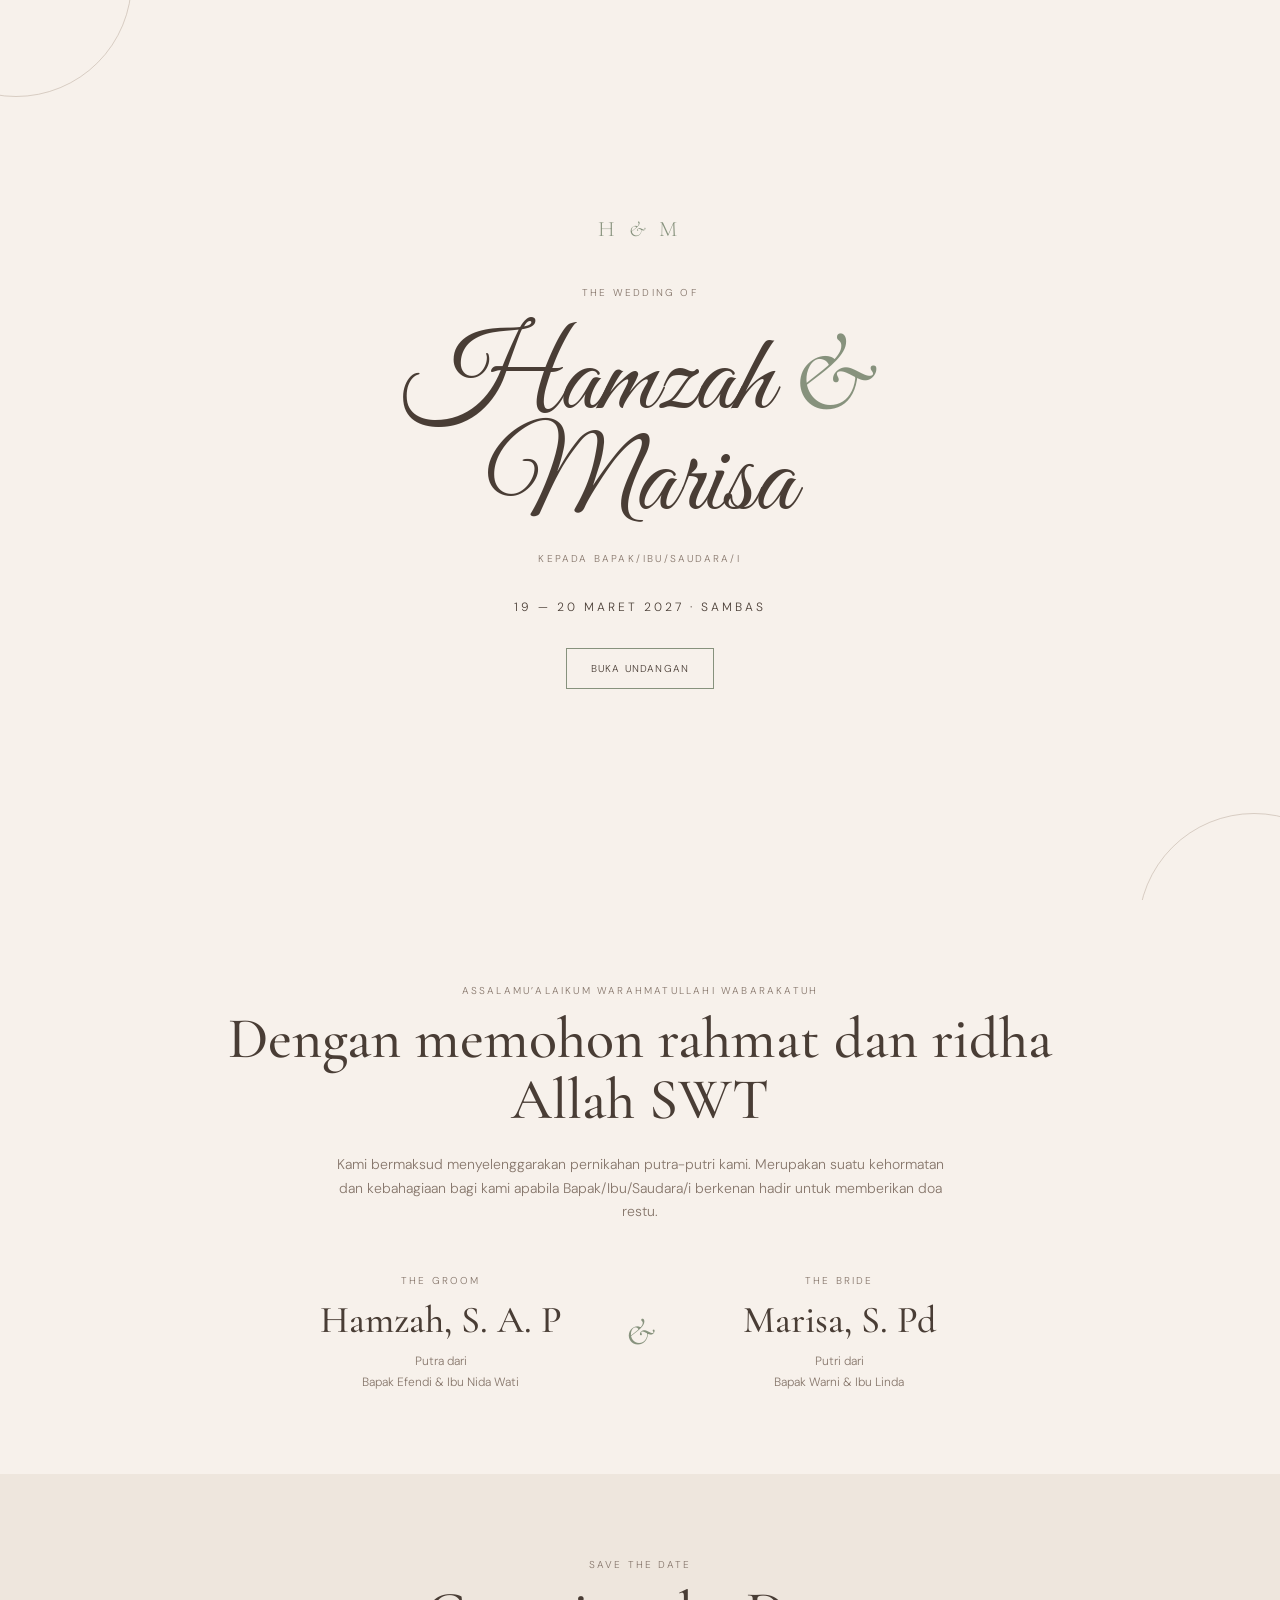
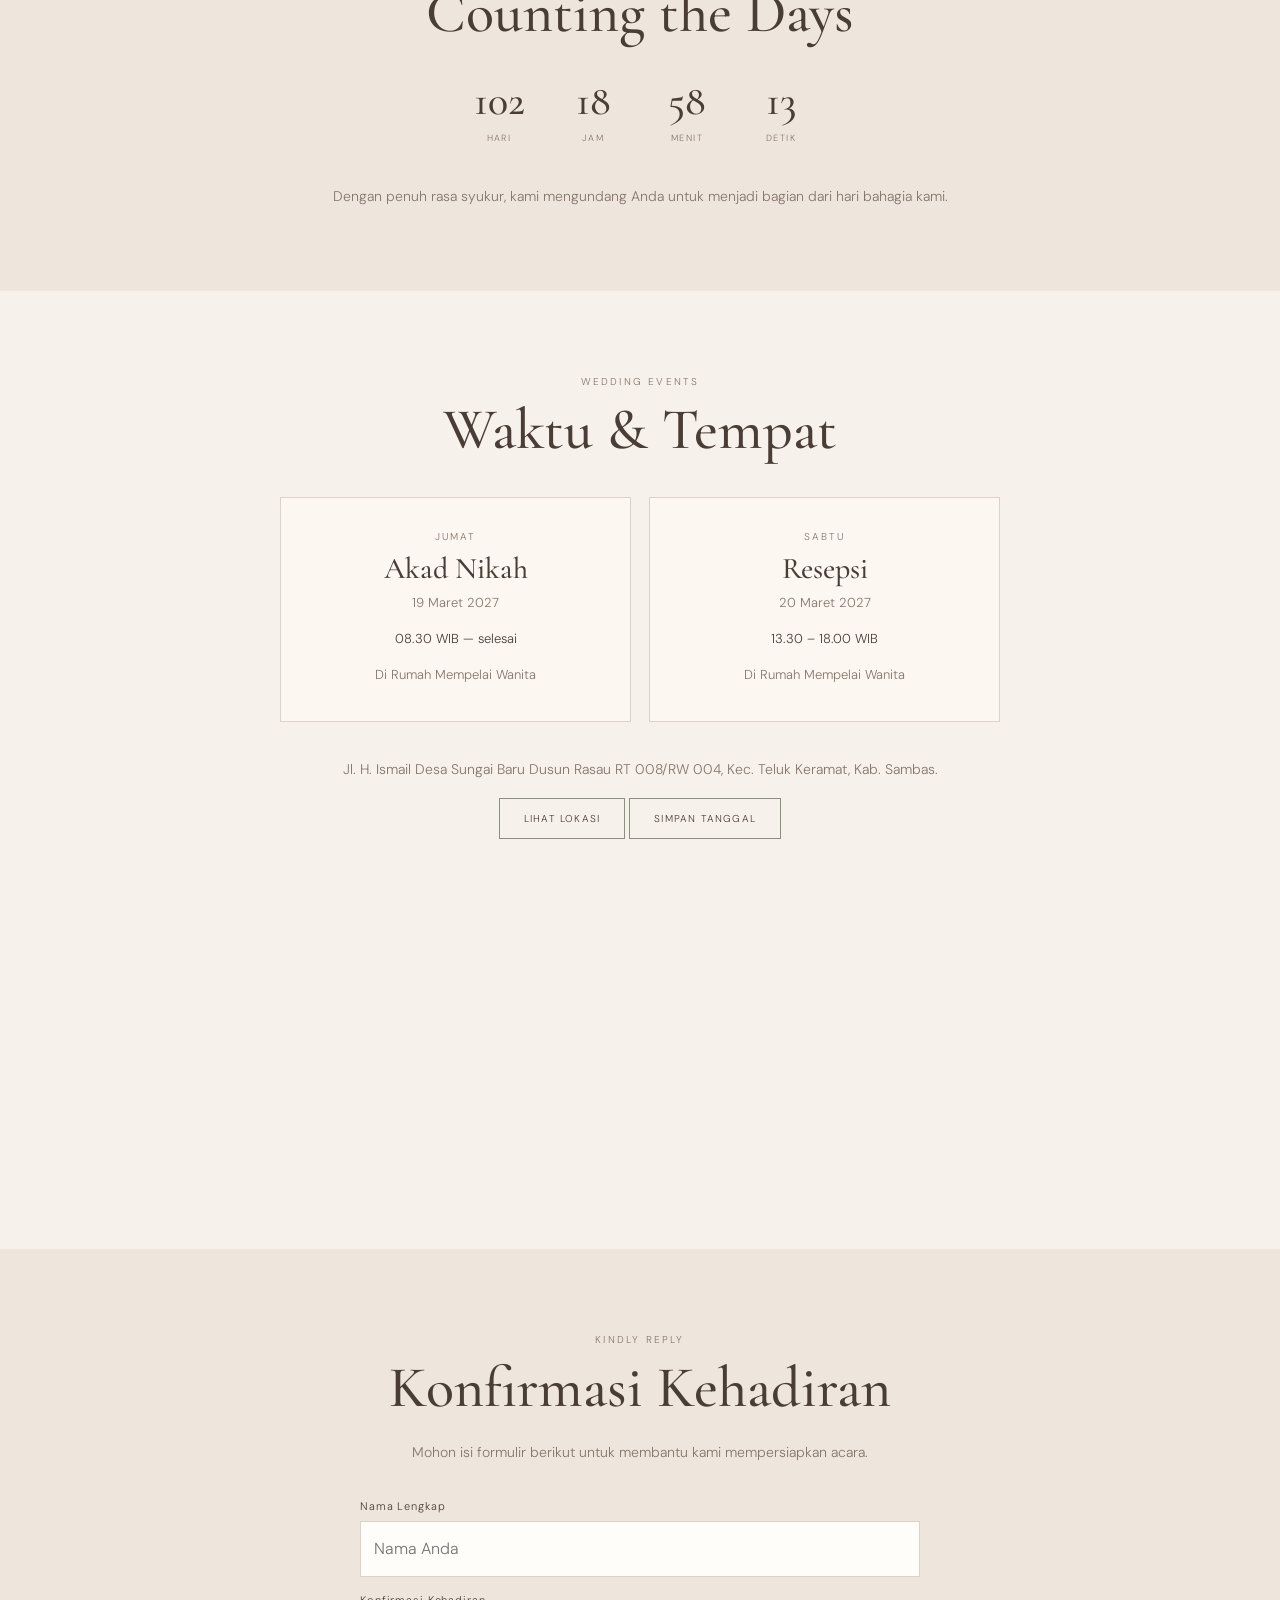
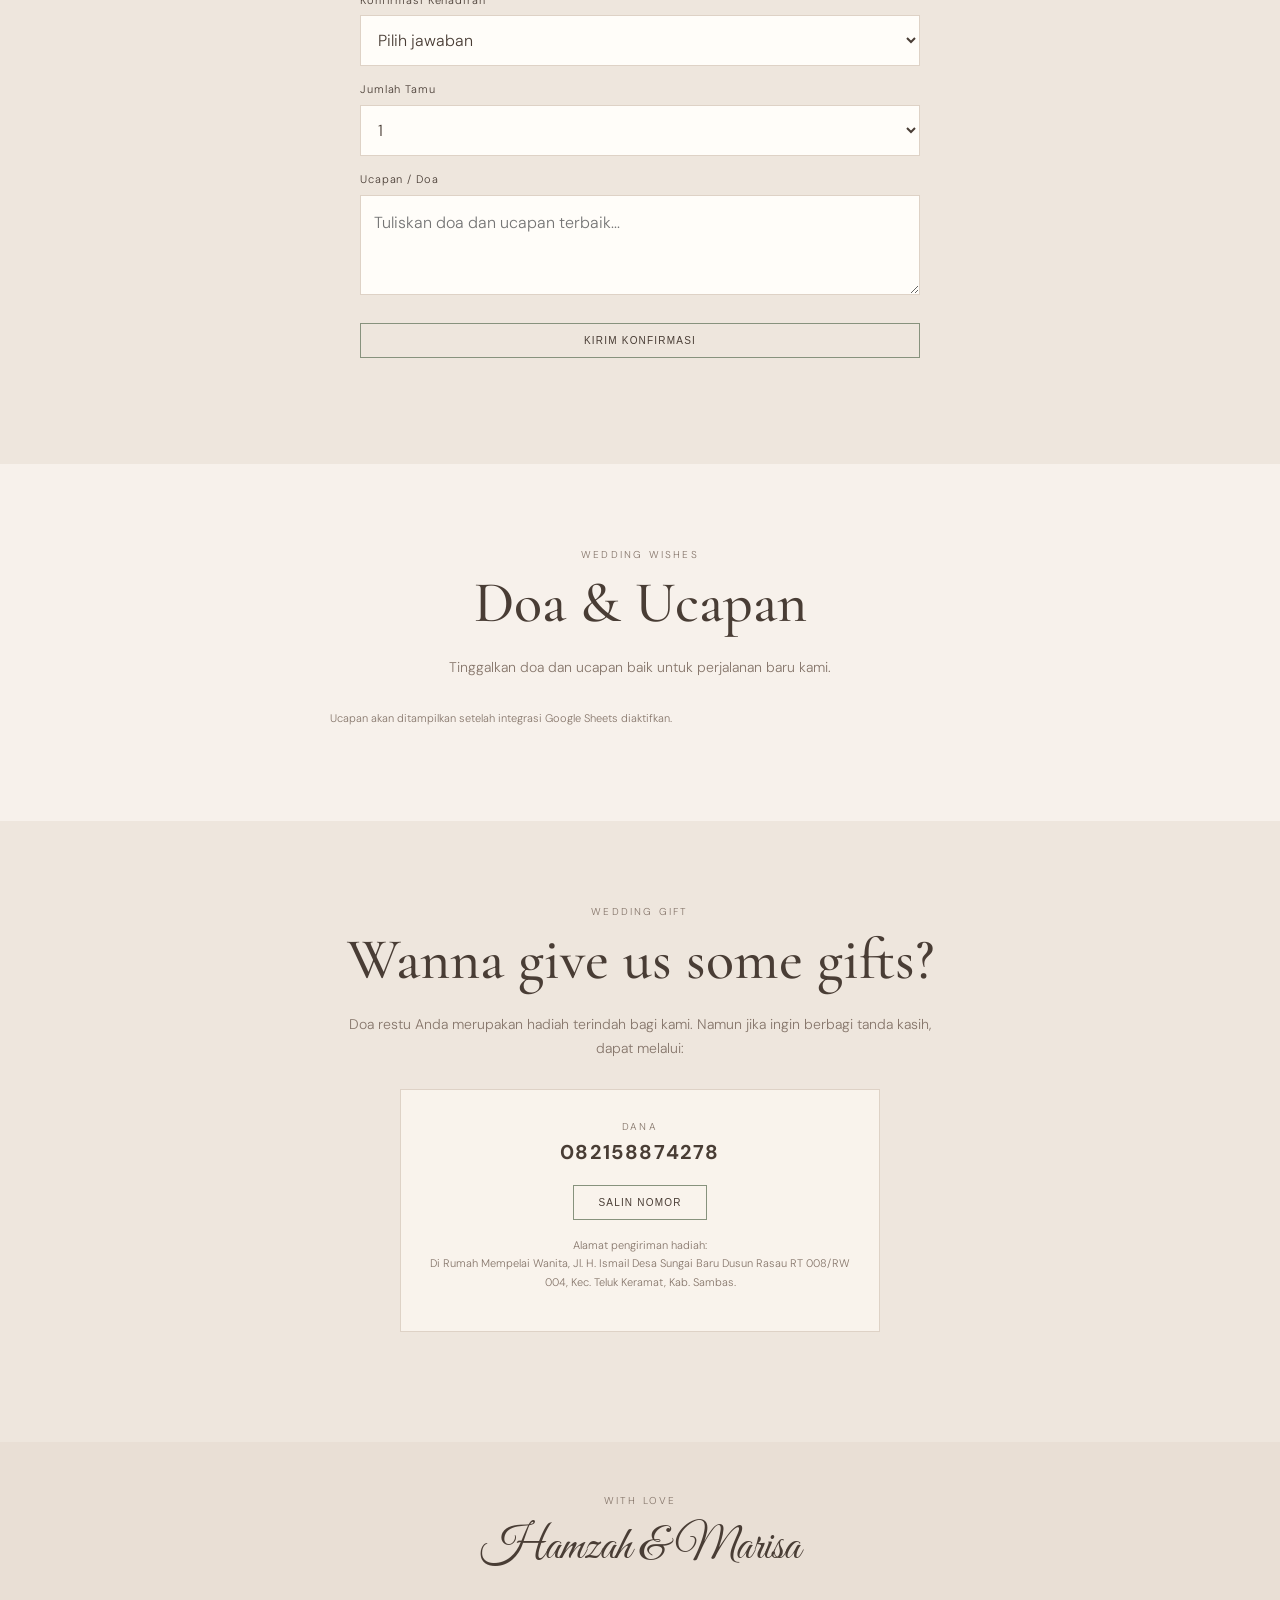
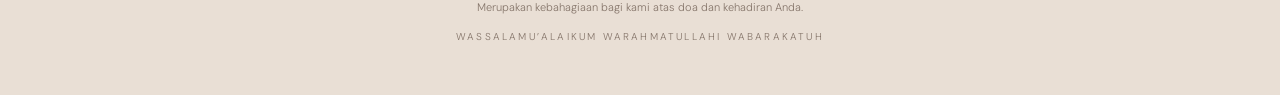
==== index.html @ 70b1fd5f "Add Hamzah and Marisa wedding invitation website" ====
<!doctype html>
<html lang="id">
<head>
<meta charset="utf-8"><meta name="viewport" content="width=device-width,initial-scale=1">
<meta name="theme-color" content="#f7f1eb"><meta name="description" content="Undangan pernikahan Hamzah & Marisa, 19–20 Maret 2027.">
<title>Hamzah & Marisa — Wedding Invitation</title>
<link rel="preconnect" href="https://fonts.googleapis.com"><link rel="preconnect" href="https://fonts.gstatic.com" crossorigin>
<link href="https://fonts.googleapis.com/css2?family=Cormorant+Garamond:wght@400;500;600;700&family=DM+Sans:wght@300;400;500;600&family=Great+Vibes&display=swap" rel="stylesheet">
<style>
:root{--paper:#f7f1eb;--ink:#493d35;--muted:#86766b;--sage:#87927d;--line:#ded2c6;--white:#fffdf9}*{box-sizing:border-box}html{scroll-behavior:smooth}body{margin:0;background:var(--paper);color:var(--ink);font-family:'DM Sans',sans-serif;font-weight:300;line-height:1.7}a{color:inherit}.serif{font-family:'Cormorant Garamond',serif}.script{font-family:'Great Vibes',cursive}.wrap{width:min(100% - 36px,900px);margin:auto}.eyebrow{letter-spacing:.22em;text-transform:uppercase;font-size:10px;color:var(--muted)}.cover{min-height:100svh;display:grid;place-items:center;text-align:center;padding:45px 20px;position:relative;overflow:hidden;background:linear-gradient(#f7f1ebd9,#f7f1ebeb),url('https://images.unsplash.com/photo-1519741497674-611481863552?auto=format&fit=crop&w=1800&q=85') center/cover}.cover:before,.cover:after{content:"";position:absolute;width:230px;height:230px;border:1px solid #b7a89980;border-radius:50%;pointer-events:none}.cover:before{top:-135px;left:-100px}.cover:after{bottom:-145px;right:-90px}.cover-inner{max-width:620px;position:relative}.monogram{font-family:'Cormorant Garamond';font-size:22px;letter-spacing:.2em;color:var(--sage);margin-bottom:35px}.cover h1{font:clamp(64px,13vw,112px)/.9 'Great Vibes',cursive;font-weight:400;margin:22px 0 16px}.amp{color:var(--sage);font-family:'Cormorant Garamond';font-style:italic}.cover .date{letter-spacing:.25em;font-size:12px;margin:30px 0}.btn{display:inline-block;border:1px solid var(--sage);padding:11px 24px;text-decoration:none;letter-spacing:.12em;text-transform:uppercase;font-size:10px;background:transparent;color:var(--ink);cursor:pointer}.btn:hover{background:var(--sage);color:white}.section{padding:82px 0;text-align:center}.section.alt{background:#eee6dd}.section h2{font:500 clamp(38px,7vw,58px)/1.05 'Cormorant Garamond',serif;margin:10px 0 22px}.intro{max-width:620px;margin:auto;color:var(--muted);font-size:14px}.couple{display:grid;grid-template-columns:1fr auto 1fr;gap:24px;align-items:center;max-width:720px;margin:48px auto 0}.person h3{font:500 38px 'Cormorant Garamond';margin:8px 0}.person p{font-size:12px;color:var(--muted);margin:0}.ornament{font:italic 38px 'Cormorant Garamond';color:var(--sage)}.countdown{display:flex;justify-content:center;gap:clamp(12px,4vw,36px);margin:36px 0}.countdown div{min-width:58px}.countdown strong{display:block;font:500 42px 'Cormorant Garamond';line-height:1}.countdown span{font-size:9px;letter-spacing:.16em;text-transform:uppercase;color:var(--muted)}.events{display:grid;grid-template-columns:1fr 1fr;gap:18px;margin:36px auto;max-width:720px}.event{padding:30px 22px;border:1px solid var(--line);background:#fffaf5a6}.event h3{font:500 30px 'Cormorant Garamond';margin:5px}.event p{font-size:13px;color:var(--muted);margin:5px}.event .time{color:var(--ink);margin:14px 0}.map{width:min(100%,720px);height:280px;border:0;margin-top:24px;filter:grayscale(25%)}.form{max-width:560px;margin:32px auto 0;text-align:left}.form label{display:block;font-size:11px;letter-spacing:.08em;margin:14px 0 6px}.form input,.form select,.form textarea{width:100%;padding:13px;border:1px solid var(--line);background:var(--white);font:inherit;color:var(--ink);border-radius:0}.form textarea{min-height:100px;resize:vertical}.form button{margin-top:20px;width:100%}.status{font-size:12px;color:var(--sage);text-align:center;min-height:24px}.wishes{max-width:620px;margin:30px auto 0;text-align:left}.wish{padding:14px 0;border-bottom:1px solid var(--line)}.wish strong{font:500 22px 'Cormorant Garamond'}.wish p{font-size:13px;margin:4px 0;color:var(--muted)}.gift-card{max-width:480px;margin:28px auto;padding:28px;border:1px solid var(--line);background:#fffaf5a6}.gift-card strong{font-size:20px;letter-spacing:.08em}.footer{padding:50px 20px;text-align:center;background:#e9dfd5}.footer .script{font-size:46px}.small{font-size:11px;color:var(--muted)}.reveal{opacity:0;transform:translateY(18px);transition:.7s}.reveal.show{opacity:1;transform:none}@media(max-width:620px){.couple{grid-template-columns:1fr;gap:14px}.ornament{line-height:1}.events{grid-template-columns:1fr}.section{padding:65px 0}.cover{min-height:94svh}}@media(prefers-reduced-motion:reduce){*{scroll-behavior:auto!important;transition:none!important}}
</style>
</head>
<body>
<header class="cover"><div class="cover-inner"><div class="monogram">H <span class="amp">&</span> M</div><div class="eyebrow">The Wedding Of</div><h1>Hamzah <span class="amp">&</span><br>Marisa</h1><p class="eyebrow">Kepada Bapak/Ibu/Saudara/i</p><p class="date">19 — 20 MARET 2027 · SAMBAS</p><a class="btn" href="#opening">Buka Undangan</a></div></header>
<main id="opening">
<section class="section"><div class="wrap reveal"><div class="eyebrow">Assalamu’alaikum Warahmatullahi Wabarakatuh</div><h2>Dengan memohon rahmat dan ridha Allah SWT</h2><p class="intro">Kami bermaksud menyelenggarakan pernikahan putra-putri kami. Merupakan suatu kehormatan dan kebahagiaan bagi kami apabila Bapak/Ibu/Saudara/i berkenan hadir untuk memberikan doa restu.</p>
<div class="couple"><div class="person"><div class="eyebrow">The Groom</div><h3>Hamzah, S. A. P</h3><p>Putra dari<br>Bapak Efendi & Ibu Nida Wati</p></div><div class="ornament">&</div><div class="person"><div class="eyebrow">The Bride</div><h3>Marisa, S. Pd</h3><p>Putri dari<br>Bapak Warni & Ibu Linda</p></div></div></div></section>
<section class="section alt"><div class="wrap reveal"><div class="eyebrow">Save The Date</div><h2>Counting the Days</h2><div class="countdown" id="countdown"><div><strong>--</strong><span>Hari</span></div><div><strong>--</strong><span>Jam</span></div><div><strong>--</strong><span>Menit</span></div><div><strong>--</strong><span>Detik</span></div></div><p class="intro">Dengan penuh rasa syukur, kami mengundang Anda untuk menjadi bagian dari hari bahagia kami.</p></div></section>
<section class="section"><div class="wrap reveal"><div class="eyebrow">Wedding Events</div><h2>Waktu & Tempat</h2><div class="events"><article class="event"><div class="eyebrow">Jumat</div><h3>Akad Nikah</h3><p>19 Maret 2027</p><p class="time">08.30 WIB — selesai</p><p>Di Rumah Mempelai Wanita</p></article><article class="event"><div class="eyebrow">Sabtu</div><h3>Resepsi</h3><p>20 Maret 2027</p><p class="time">13.30 – 18.00 WIB</p><p>Di Rumah Mempelai Wanita</p></article></div><p class="intro">Jl. H. Ismail Desa Sungai Baru Dusun Rasau RT 008/RW 004, Kec. Teluk Keramat, Kab. Sambas.</p><p><a class="btn" target="_blank" rel="noopener" href="https://goo.gl/maps/EKjbTX8ebZFvXDkAA">Lihat Lokasi</a> <a class="btn" id="calendar" target="_blank" rel="noopener">Simpan Tanggal</a></p><iframe class="map" title="Peta lokasi acara" loading="lazy" src="https://maps.google.com/maps?q=Jl.%20H.%20Ismail%20Desa%20Sungai%20Baru%20Dusun%20Rasau%20Sambas&t=&z=14&ie=UTF8&iwloc=&output=embed"></iframe></div></section>
<section class="section alt"><div class="wrap reveal"><div class="eyebrow">Kindly Reply</div><h2>Konfirmasi Kehadiran</h2><p class="intro">Mohon isi formulir berikut untuk membantu kami mempersiapkan acara.</p><form class="form" id="rsvp"><label for="name">Nama Lengkap</label><input id="name" name="name" required maxlength="100" placeholder="Nama Anda"><label for="attendance">Konfirmasi Kehadiran</label><select id="attendance" name="attendance" required><option value="">Pilih jawaban</option><option value="Hadir">Hadir</option><option value="Tidak Hadir">Tidak Hadir</option></select><label for="guests">Jumlah Tamu</label><select id="guests" name="guests"><option>1</option><option>2</option><option>3</option><option>4</option></select><label for="message">Ucapan / Doa</label><textarea id="message" name="message" maxlength="500" placeholder="Tuliskan doa dan ucapan terbaik..."></textarea><button class="btn" type="submit">Kirim Konfirmasi</button><div class="status" id="rsvpStatus" aria-live="polite"></div></form></div></section>
<section class="section"><div class="wrap reveal"><div class="eyebrow">Wedding Wishes</div><h2>Doa & Ucapan</h2><p class="intro">Tinggalkan doa dan ucapan baik untuk perjalanan baru kami.</p><div class="wishes" id="wishes"><p class="small">Ucapan akan ditampilkan setelah integrasi Google Sheets diaktifkan.</p></div></div></section>
<section class="section alt"><div class="wrap reveal"><div class="eyebrow">Wedding Gift</div><h2>Wanna give us some gifts?</h2><p class="intro">Doa restu Anda merupakan hadiah terindah bagi kami. Namun jika ingin berbagi tanda kasih, dapat melalui:</p><div class="gift-card"><div class="eyebrow">DANA</div><strong id="dana">082158874278</strong><p><button class="btn" type="button" id="copyDana">Salin Nomor</button></p><p class="small">Alamat pengiriman hadiah:<br>Di Rumah Mempelai Wanita, Jl. H. Ismail Desa Sungai Baru Dusun Rasau RT 008/RW 004, Kec. Teluk Keramat, Kab. Sambas.</p></div></div></section>
</main>
<footer class="footer"><div class="eyebrow">With Love</div><div class="script">Hamzah & Marisa</div><p class="small">Merupakan kebahagiaan bagi kami atas doa dan kehadiran Anda.</p><div class="eyebrow">Wassalamu’alaikum Warahmatullahi Wabarakatuh</div></footer>
<script>
const target=new Date('2027-03-19T08:30:00+07:00').getTime();
function tick(){const d=Math.max(0,target-Date.now()),v=[Math.floor(d/86400000),Math.floor(d/3600000)%24,Math.floor(d/60000)%60,Math.floor(d/1000)%60];document.querySelectorAll('#countdown strong').forEach((e,i)=>e.textContent=String(v[i]).padStart(2,'0'))}tick();setInterval(tick,1000);
const start='20270319T013000Z',end='20270319T023000Z';const cal=new URL('https://calendar.google.com/calendar/render');cal.searchParams.set('action','TEMPLATE');cal.searchParams.set('text','Akad Nikah Hamzah & Marisa');cal.searchParams.set('dates',start+'/'+end);cal.searchParams.set('details','Akad nikah Hamzah & Marisa');cal.searchParams.set('location','Di Rumah Mempelai Wanita, Jl. H. Ismail Desa Sungai Baru, Sambas');document.getElementById('calendar').href=cal.toString();
const API_URL=''; // Tempel URL Web App Google Apps Script dari README.md
const form=document.getElementById('rsvp'),status=document.getElementById('rsvpStatus');
form.addEventListener('submit',async e=>{e.preventDefault();if(!API_URL){status.textContent='Formulir belum terhubung. Silakan hubungi keluarga mempelai untuk konfirmasi.';return}const data=Object.fromEntries(new FormData(form));status.textContent='Mengirim...';try{await fetch(API_URL,{method:'POST',mode:'no-cors',headers:{'Content-Type':'application/x-www-form-urlencoded'},body:new URLSearchParams(data)});status.textContent='Terima kasih! Konfirmasi Anda telah dikirim.';form.reset()}catch(err){status.textContent='Belum berhasil mengirim. Silakan coba kembali.'}});
document.getElementById('copyDana').addEventListener('click',async()=>{try{await navigator.clipboard.writeText(document.getElementById('dana').textContent);document.getElementById('copyDana').textContent='Nomor Tersalin!'}catch(e){document.getElementById('copyDana').textContent='082158874278'}});
const observer=new IntersectionObserver(entries=>entries.forEach(e=>{if(e.isIntersecting){e.target.classList.add('show');observer.unobserve(e.target)}}),{threshold:.12});document.querySelectorAll('.reveal').forEach(e=>observer.observe(e));
</script></body></html>
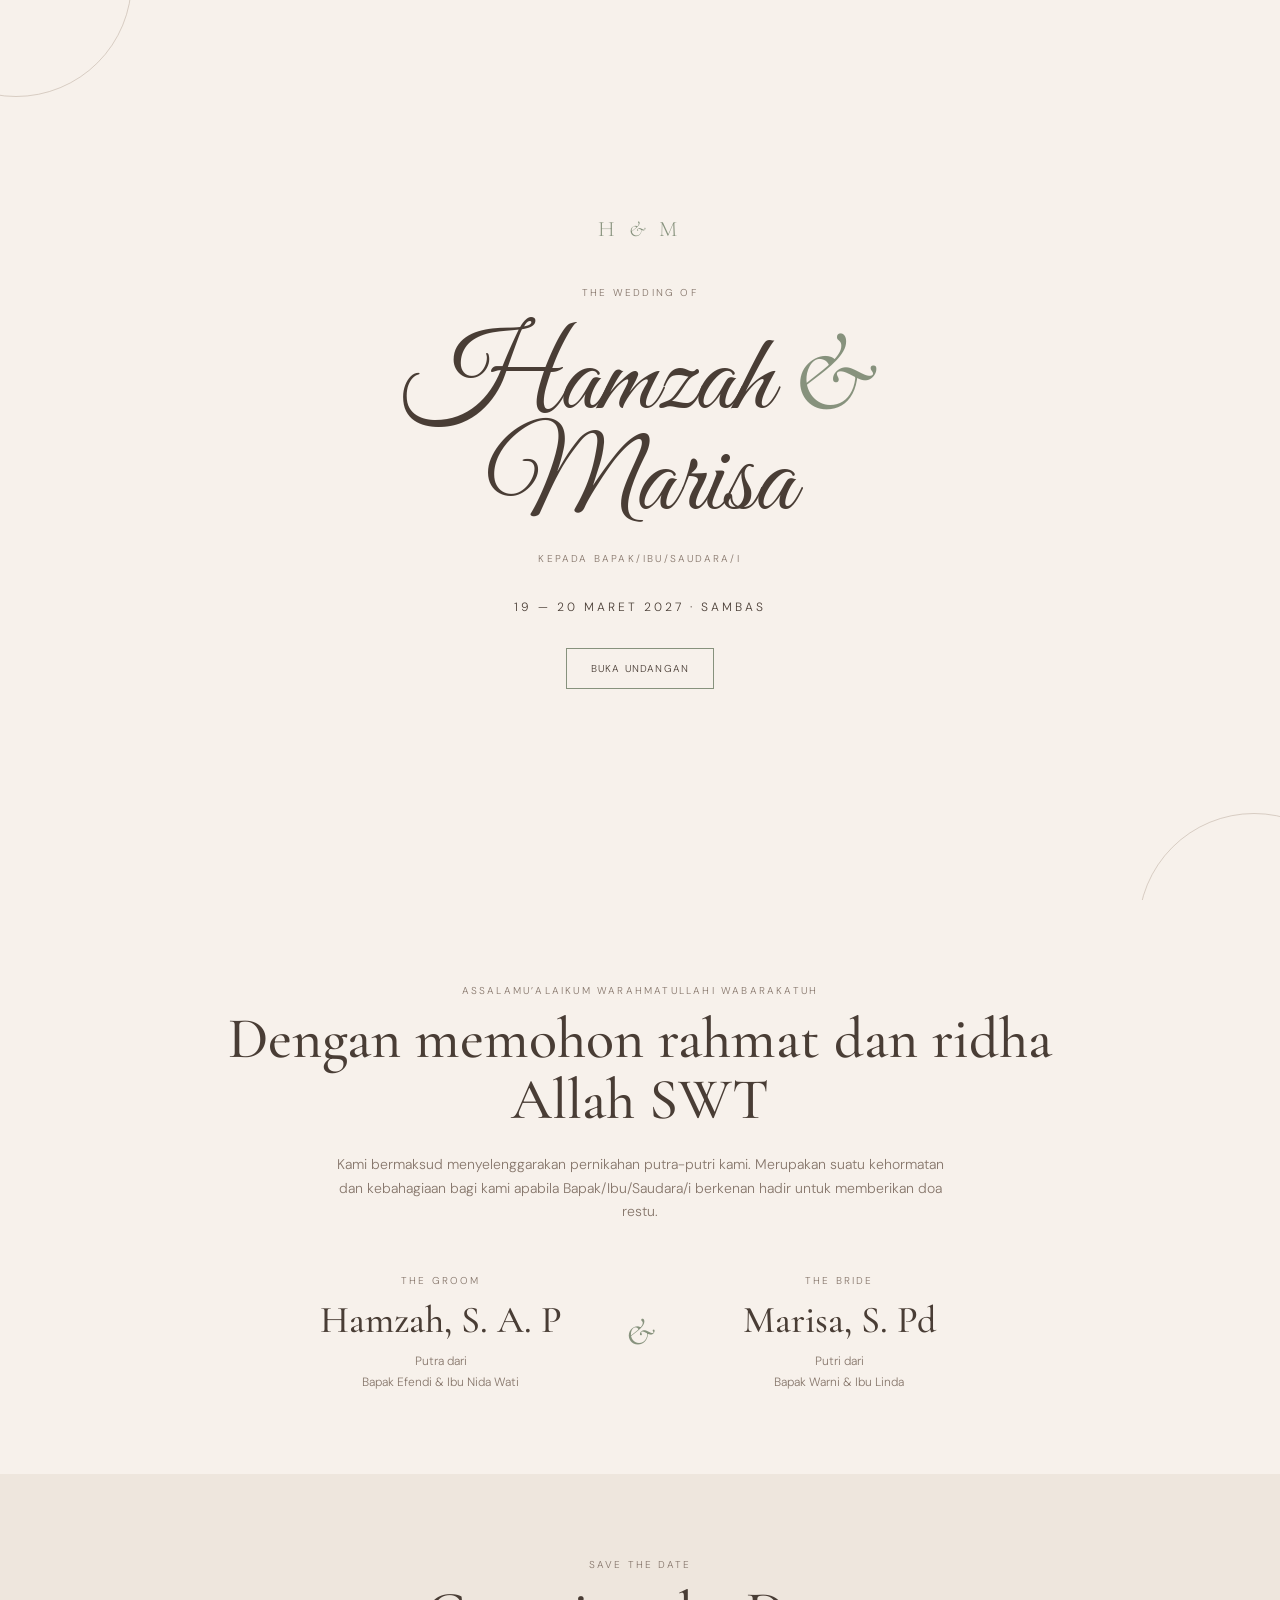
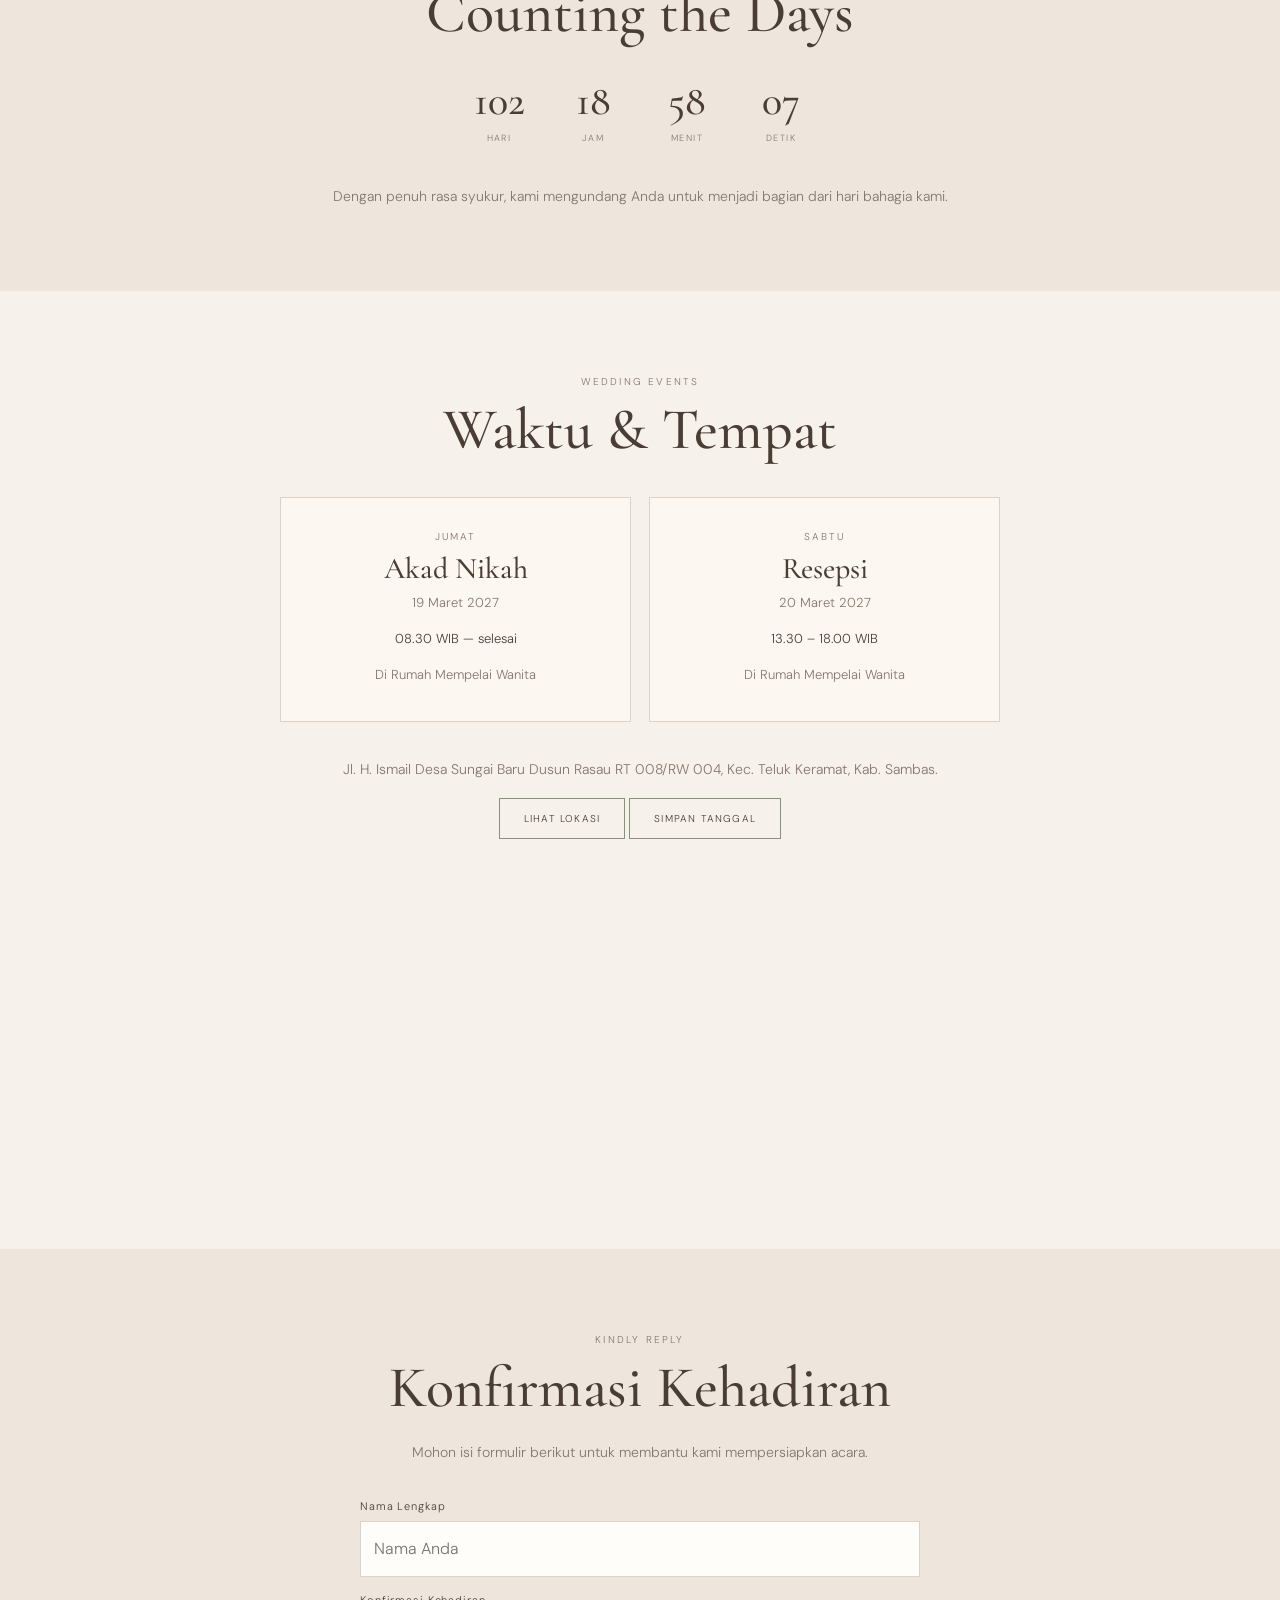
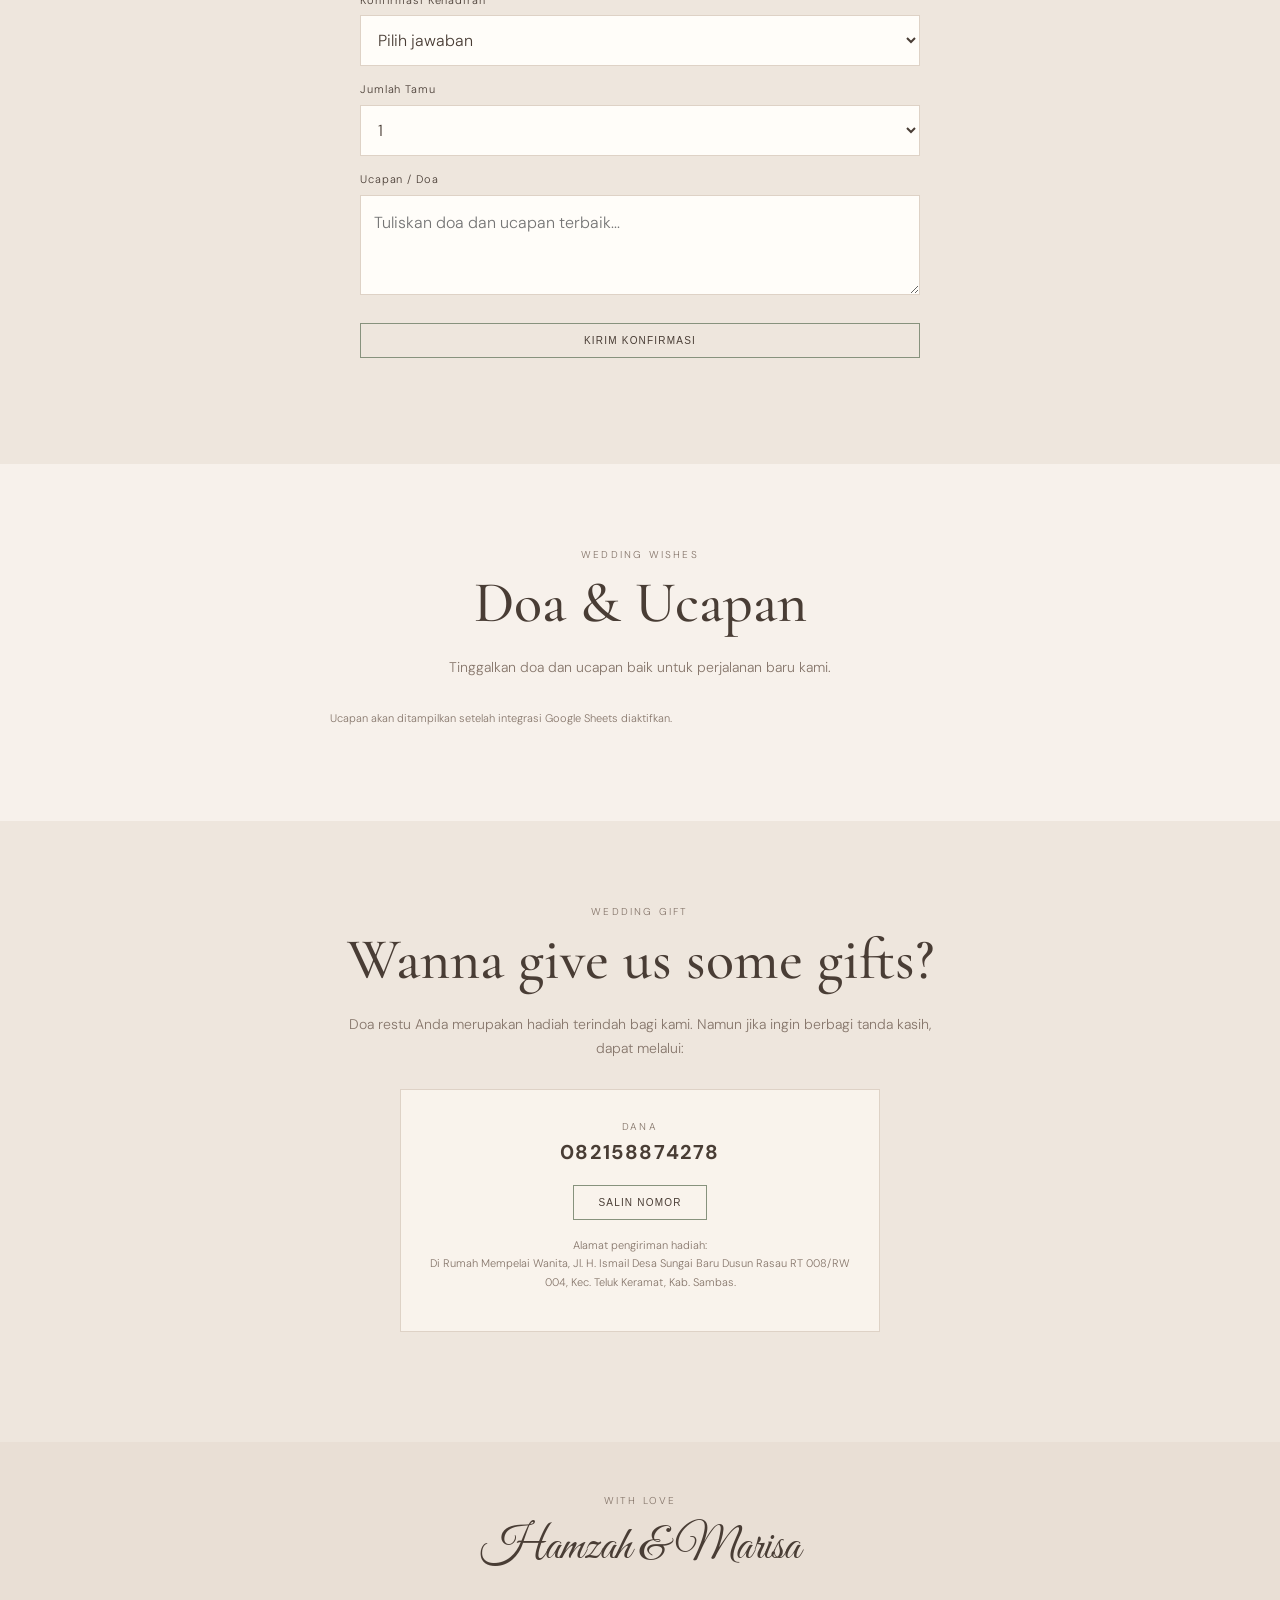
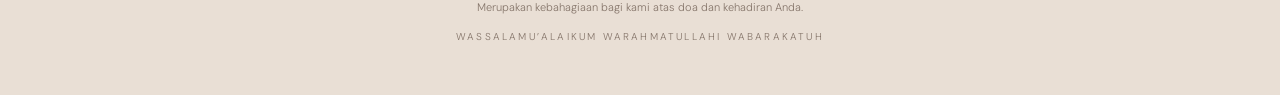
==== commit 269d2155: "Load wedding wishes from Google Sheets endpoint" ====
--- a/index.html
+++ b/index.html
@@ -27,6 +27,8 @@
 function tick(){const d=Math.max(0,target-Date.now()),v=[Math.floor(d/86400000),Math.floor(d/3600000)%24,Math.floor(d/60000)%60,Math.floor(d/1000)%60];document.querySelectorAll('#countdown strong').forEach((e,i)=>e.textContent=String(v[i]).padStart(2,'0'))}tick();setInterval(tick,1000);
 const start='20270319T013000Z',end='20270319T023000Z';const cal=new URL('https://calendar.google.com/calendar/render');cal.searchParams.set('action','TEMPLATE');cal.searchParams.set('text','Akad Nikah Hamzah & Marisa');cal.searchParams.set('dates',start+'/'+end);cal.searchParams.set('details','Akad nikah Hamzah & Marisa');cal.searchParams.set('location','Di Rumah Mempelai Wanita, Jl. H. Ismail Desa Sungai Baru, Sambas');document.getElementById('calendar').href=cal.toString();
 const API_URL=''; // Tempel URL Web App Google Apps Script dari README.md
+async function loadWishes(){if(!API_URL)return;try{const res=await fetch(API_URL+'?action=wishes');const data=await res.json();const root=document.getElementById('wishes');root.innerHTML='';(data.wishes||[]).forEach(w=>{const item=document.createElement('div');item.className='wish';const name=document.createElement('strong');name.textContent=w.name||'Tamu';const msg=document.createElement('p');msg.textContent=w.message||'';item.append(name,msg);root.append(item)});if(!data.wishes?.length)root.textContent='Belum ada ucapan. Jadilah yang pertama mengirim doa!'}catch(e){/* daftar ucapan tetap memakai pesan bawaan jika belum tersedia */}}
+loadWishes();
 const form=document.getElementById('rsvp'),status=document.getElementById('rsvpStatus');
 form.addEventListener('submit',async e=>{e.preventDefault();if(!API_URL){status.textContent='Formulir belum terhubung. Silakan hubungi keluarga mempelai untuk konfirmasi.';return}const data=Object.fromEntries(new FormData(form));status.textContent='Mengirim...';try{await fetch(API_URL,{method:'POST',mode:'no-cors',headers:{'Content-Type':'application/x-www-form-urlencoded'},body:new URLSearchParams(data)});status.textContent='Terima kasih! Konfirmasi Anda telah dikirim.';form.reset()}catch(err){status.textContent='Belum berhasil mengirim. Silakan coba kembali.'}});
 document.getElementById('copyDana').addEventListener('click',async()=>{try{await navigator.clipboard.writeText(document.getElementById('dana').textContent);document.getElementById('copyDana').textContent='Nomor Tersalin!'}catch(e){document.getElementById('copyDana').textContent='082158874278'}});
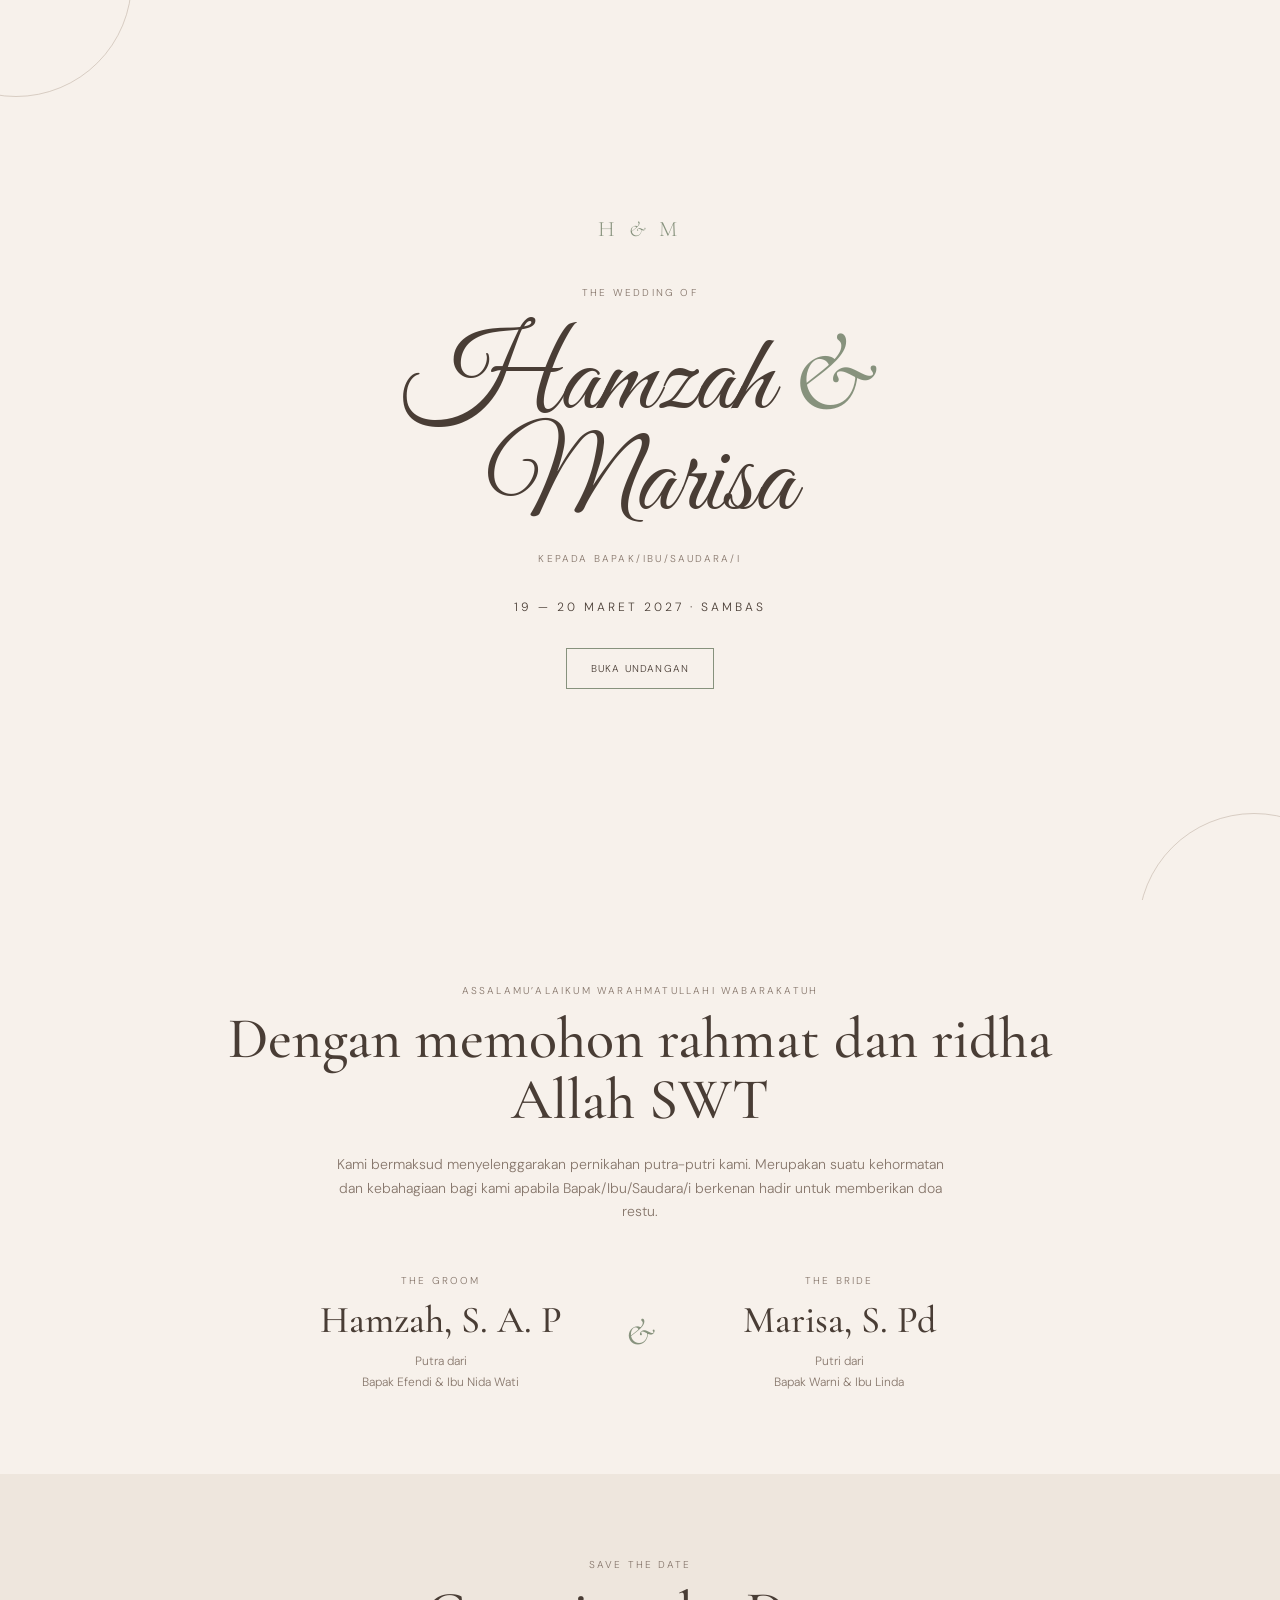
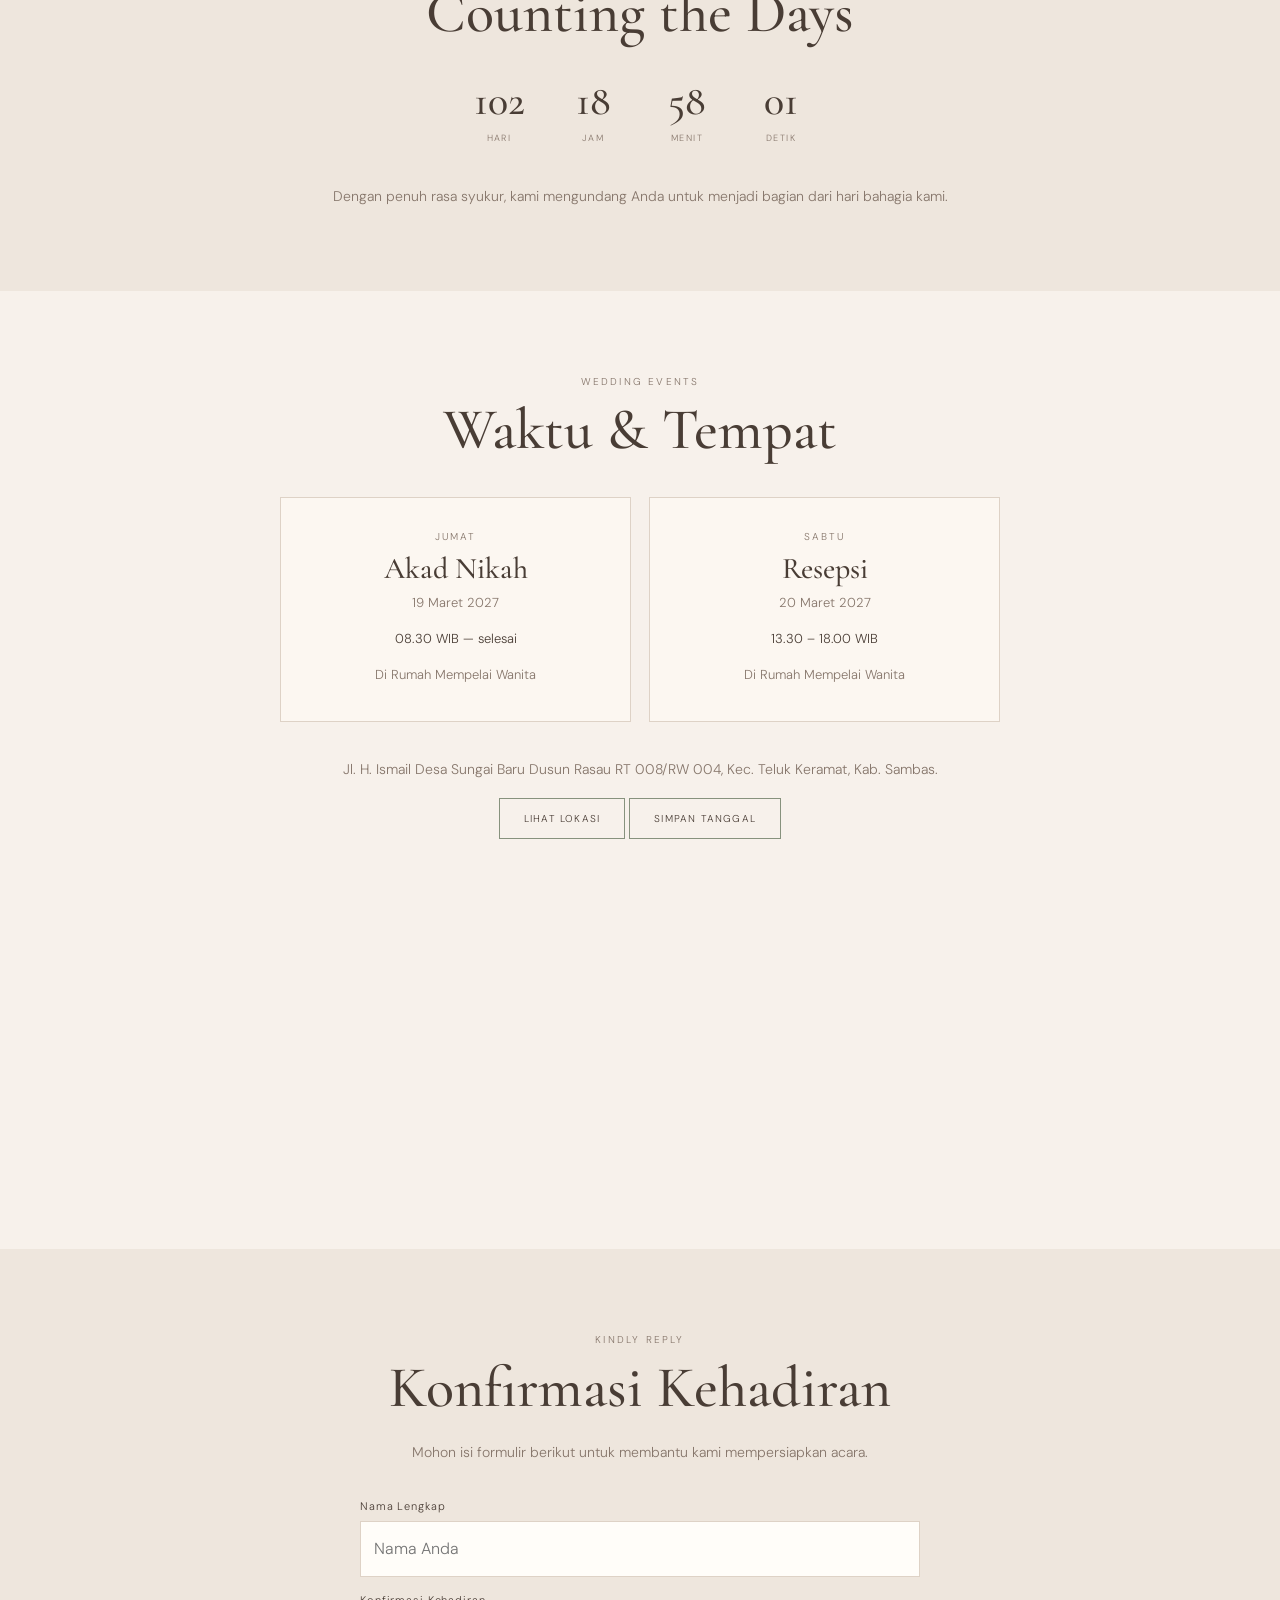
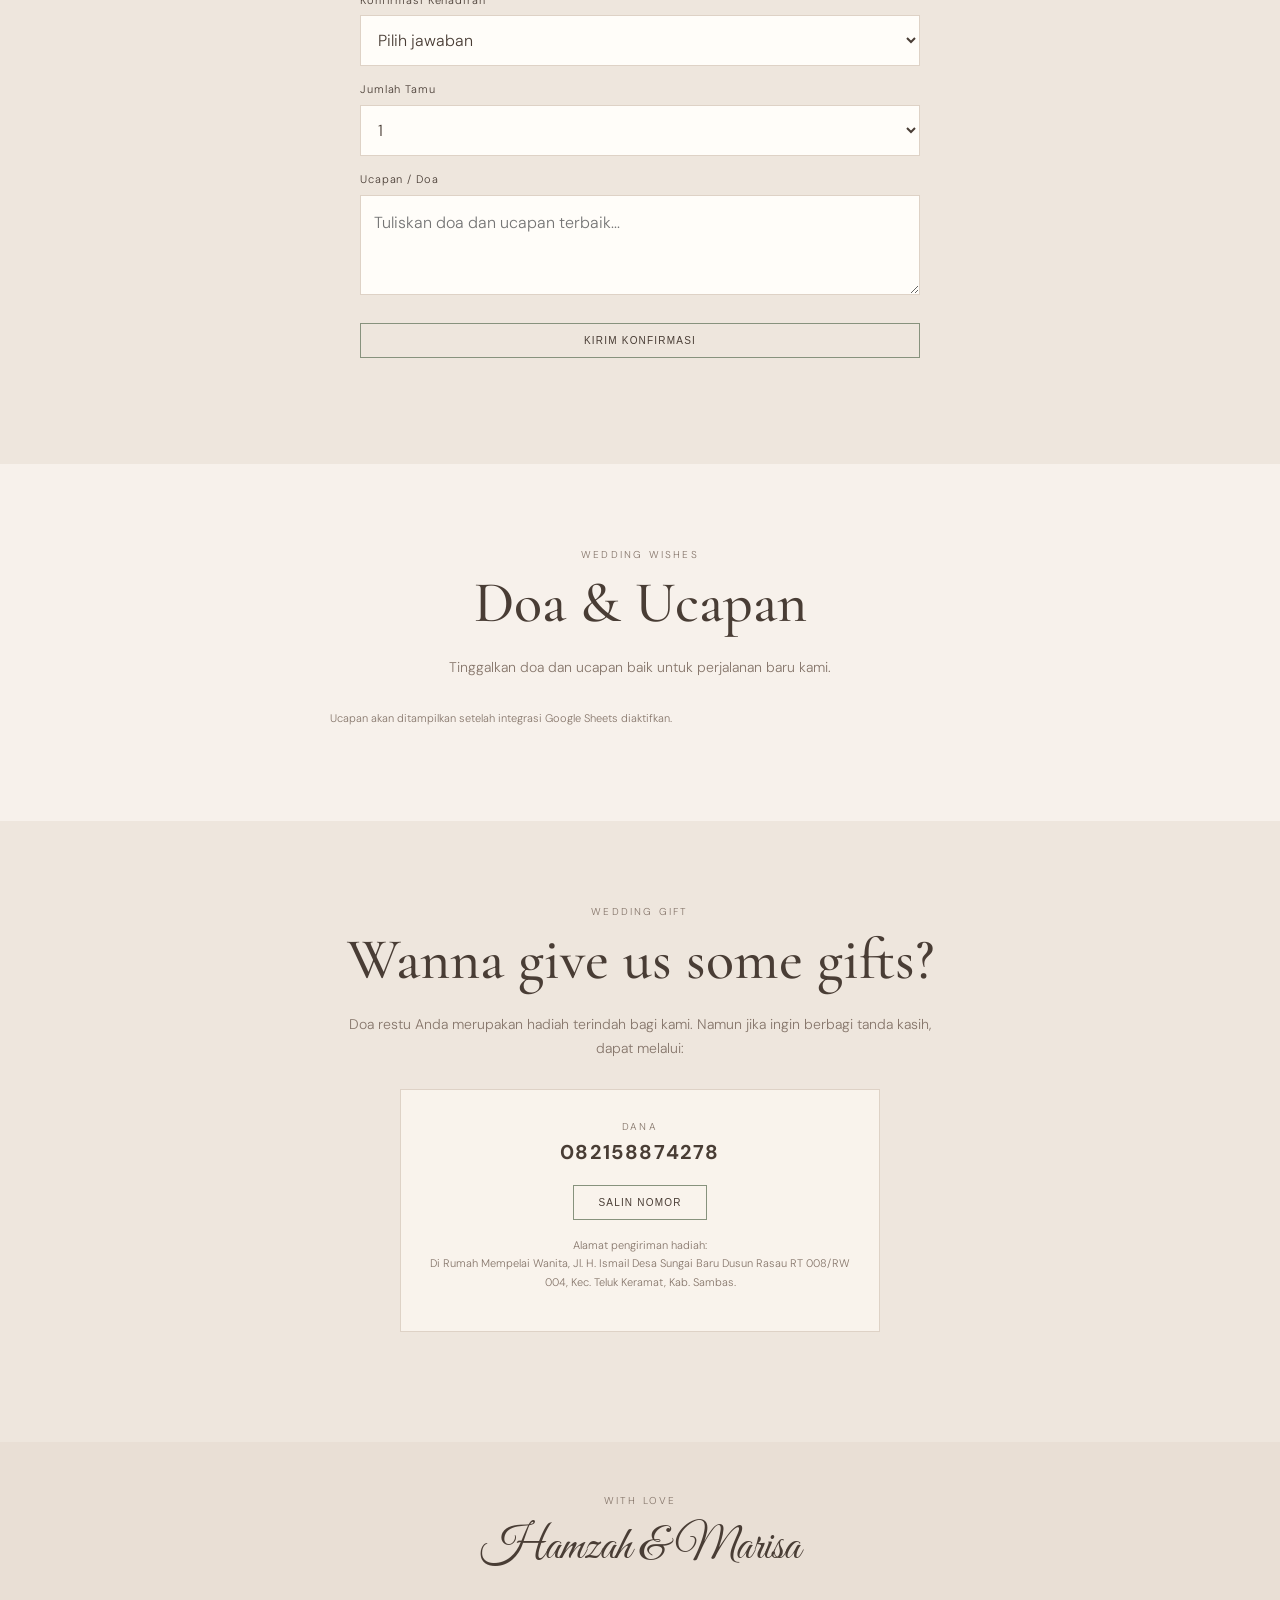
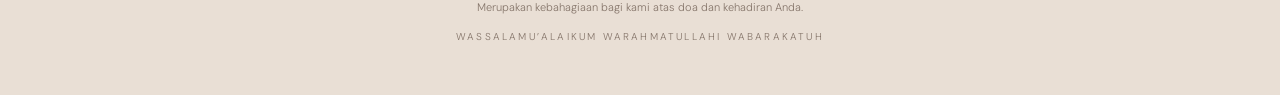
==== commit e656ee1c: "Connect Google Apps Script RSVP" ====
--- a/index.html
+++ b/index.html
@@ -26,11 +26,11 @@
 const target=new Date('2027-03-19T08:30:00+07:00').getTime();
 function tick(){const d=Math.max(0,target-Date.now()),v=[Math.floor(d/86400000),Math.floor(d/3600000)%24,Math.floor(d/60000)%60,Math.floor(d/1000)%60];document.querySelectorAll('#countdown strong').forEach((e,i)=>e.textContent=String(v[i]).padStart(2,'0'))}tick();setInterval(tick,1000);
 const start='20270319T013000Z',end='20270319T023000Z';const cal=new URL('https://calendar.google.com/calendar/render');cal.searchParams.set('action','TEMPLATE');cal.searchParams.set('text','Akad Nikah Hamzah & Marisa');cal.searchParams.set('dates',start+'/'+end);cal.searchParams.set('details','Akad nikah Hamzah & Marisa');cal.searchParams.set('location','Di Rumah Mempelai Wanita, Jl. H. Ismail Desa Sungai Baru, Sambas');document.getElementById('calendar').href=cal.toString();
-const API_URL=''; // Tempel URL Web App Google Apps Script dari README.md
+const API_URL='https://script.google.com/macros/s/AKfycbwosve9MLv3xm3FwClSQkpYPqBLKQsVunhHWwi0SRP_2v0UVdu6K1ityHyZsMwTIqrW/exec'; // Tempel URL Web App Google Apps Script dari README.md
 async function loadWishes(){if(!API_URL)return;try{const res=await fetch(API_URL+'?action=wishes');const data=await res.json();const root=document.getElementById('wishes');root.innerHTML='';(data.wishes||[]).forEach(w=>{const item=document.createElement('div');item.className='wish';const name=document.createElement('strong');name.textContent=w.name||'Tamu';const msg=document.createElement('p');msg.textContent=w.message||'';item.append(name,msg);root.append(item)});if(!data.wishes?.length)root.textContent='Belum ada ucapan. Jadilah yang pertama mengirim doa!'}catch(e){/* daftar ucapan tetap memakai pesan bawaan jika belum tersedia */}}
 loadWishes();
 const form=document.getElementById('rsvp'),status=document.getElementById('rsvpStatus');
 form.addEventListener('submit',async e=>{e.preventDefault();if(!API_URL){status.textContent='Formulir belum terhubung. Silakan hubungi keluarga mempelai untuk konfirmasi.';return}const data=Object.fromEntries(new FormData(form));status.textContent='Mengirim...';try{await fetch(API_URL,{method:'POST',mode:'no-cors',headers:{'Content-Type':'application/x-www-form-urlencoded'},body:new URLSearchParams(data)});status.textContent='Terima kasih! Konfirmasi Anda telah dikirim.';form.reset()}catch(err){status.textContent='Belum berhasil mengirim. Silakan coba kembali.'}});
 document.getElementById('copyDana').addEventListener('click',async()=>{try{await navigator.clipboard.writeText(document.getElementById('dana').textContent);document.getElementById('copyDana').textContent='Nomor Tersalin!'}catch(e){document.getElementById('copyDana').textContent='082158874278'}});
 const observer=new IntersectionObserver(entries=>entries.forEach(e=>{if(e.isIntersecting){e.target.classList.add('show');observer.unobserve(e.target)}}),{threshold:.12});document.querySelectorAll('.reveal').forEach(e=>observer.observe(e));
-</script></body></html>+</script></body></html>
